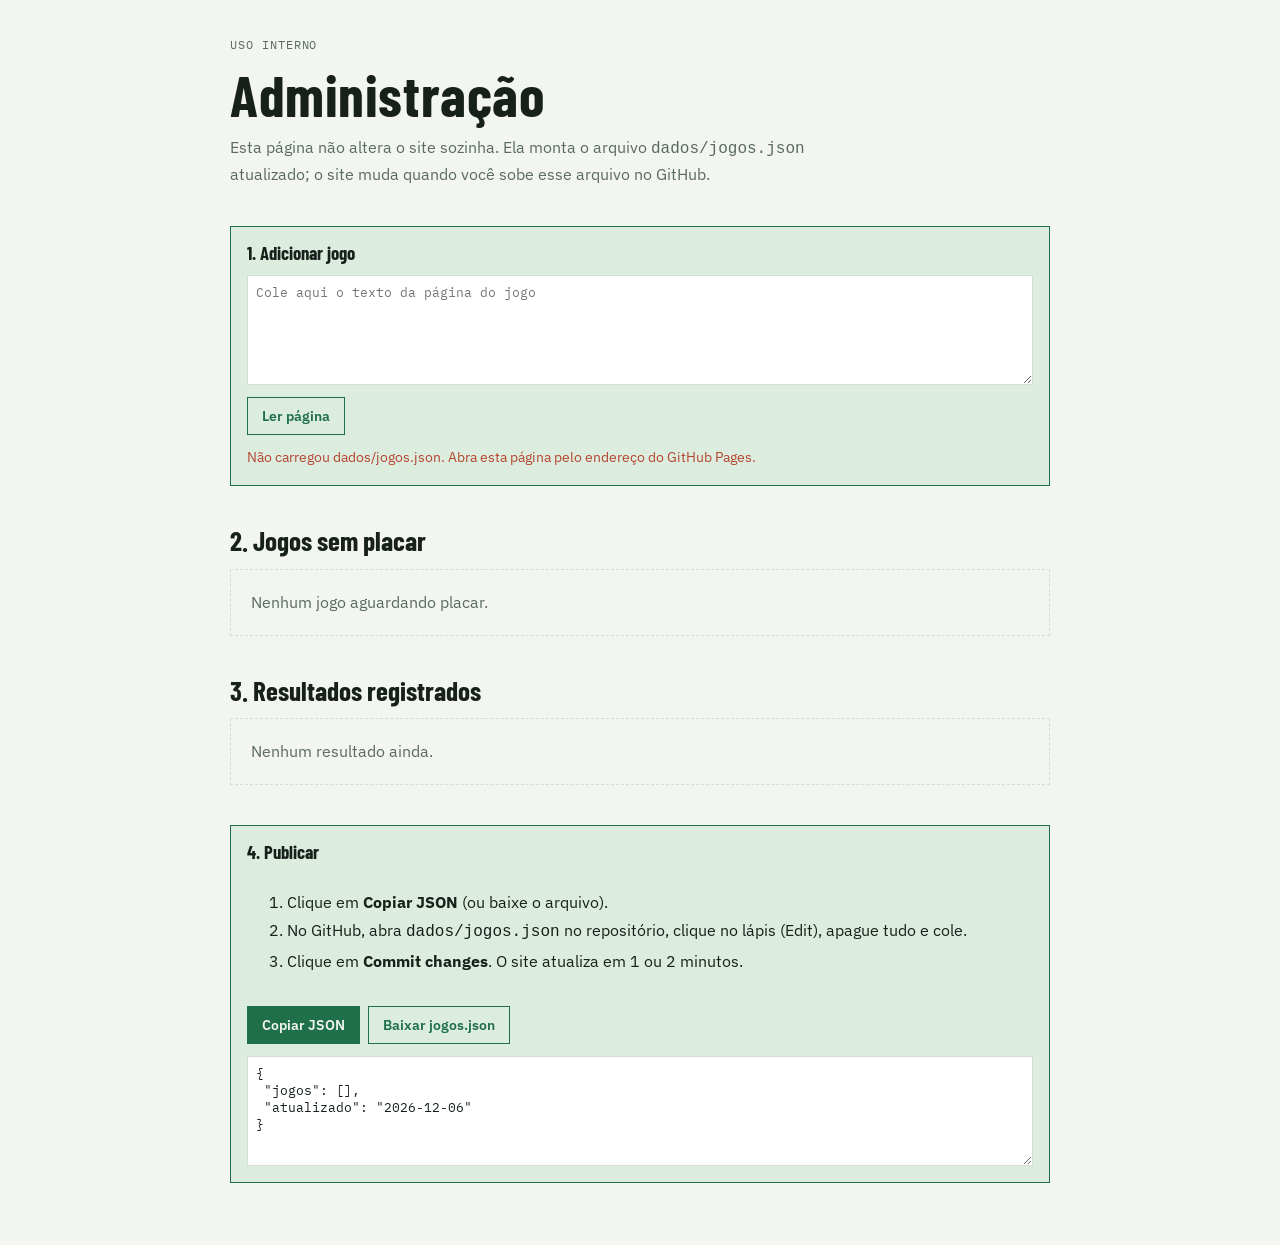
==== admin.html @ 190d922e "Add files via upload" ====
<!doctype html>
<html lang="pt-BR">
<head>
<meta charset="utf-8">
<meta name="viewport" content="width=device-width,initial-scale=1,viewport-fit=cover">
<meta name="robots" content="noindex">
<title>Placar Provável · Administração</title>
<link rel="stylesheet" href="https://fonts.googleapis.com/css2?family=Barlow+Condensed:wght@600;700&family=IBM+Plex+Sans:wght@400;500;600&family=IBM+Plex+Mono:wght@400;500&display=swap">
<link rel="stylesheet" href="estilo.css">
<style>body{margin:0} .passos{counter-reset:p} .passos li{margin-bottom:4px}</style>
</head>
<body>
<div class="wrap">
  <header><span class="eyebrow">Uso interno</span><h1>Administração</h1>
  <p class="muted">Esta página não altera o site sozinha. Ela monta o arquivo <code>dados/jogos.json</code> atualizado; o site muda quando você sobe esse arquivo no GitHub.</p></header>

  <section class="admin">
    <h3>1. Adicionar jogo</h3>
    <textarea id="colar" placeholder="Cole aqui o texto da página do jogo"></textarea>
    <div class="row"><button class="ghost" id="btn-ler">Ler página</button></div>
    <div id="form" hidden>
      <div class="grid" id="campos"></div>
      <div class="row" style="margin-top:10px"><button id="btn-add">Adicionar jogo</button><button class="ghost" id="btn-desc">Descartar</button></div>
    </div>
    <p class="msg" id="msg"></p>
  </section>

  <section>
    <h2>2. Jogos sem placar</h2>
    <div id="pendentes" class="games"></div>
  </section>

  <section>
    <h2>3. Resultados registrados</h2>
    <div id="feitos"></div>
  </section>

  <section class="admin">
    <h3>4. Publicar</h3>
    <ol class="passos">
      <li>Clique em <b>Copiar JSON</b> (ou baixe o arquivo).</li>
      <li>No GitHub, abra <code>dados/jogos.json</code> no repositório, clique no lápis (Edit), apague tudo e cole.</li>
      <li>Clique em <b>Commit changes</b>. O site atualiza em 1 ou 2 minutos.</li>
    </ol>
    <div class="row"><button id="btn-copiar">Copiar JSON</button><button class="ghost" id="btn-baixar">Baixar jogos.json</button><span class="msg" id="msg2"></span></div>
    <textarea id="saida" readonly aria-label="JSON atualizado"></textarea>
  </section>
</div>

<script src="modelo.js"></script>
<script src="comum.js"></script>
<script>
var state = {jogos: []}, rascunho = null;
var CAMPOS = [["data","Data (AAAA-MM-DD)"],["liga","Liga"],["casa","Mandante"],["fora","Visitante"],["lgH","Gols/jogo mandantes da liga"],["lgA","Gols/jogo visitantes da liga"],
  ["cMarc","Mandante: marca (geral)"],["cSof","Mandante: sofre (geral)"],["cMarcCasa","Mandante: marca em casa"],["cSofCasa","Mandante: sofre em casa"],
  ["fMarc","Visitante: marca (geral)"],["fSof","Visitante: sofre (geral)"],["fMarcFora","Visitante: marca fora"],["fSofFora","Visitante: sofre fora"]];
var $ = function(id){ return document.getElementById(id); };
function msg(t, erro){ $("msg").textContent = t; $("msg").className = "msg" + (erro ? " err" : ""); }

fetch("dados/jogos.json", {cache: "no-store"}).then(function(r){ return r.json(); })
  .then(function(d){ state = d; render(); })
  .catch(function(){ msg("Não carregou dados/jogos.json. Abra esta página pelo endereço do GitHub Pages.", true); render(); });

function render(){
  state.atualizado = new Date().toISOString().slice(0, 10);
  var pend = state.jogos.filter(function(j){ return !jogado(j); }).sort(function(a, b){ return ordData(a, b, 1); });
  var feitos = state.jogos.filter(jogado).sort(function(a, b){ return ordData(a, b, -1); });
  $("pendentes").innerHTML = pend.length ? pend.map(function(j){
    return cartao(j, '<div class="score"><span class="muted">Placar:</span><input id="gc-' + j.id + '" type="number" min="0" aria-label="Gols ' + esc(j.casa) + '"><span>×</span><input id="gf-' + j.id + '" type="number" min="0" aria-label="Gols ' + esc(j.fora) + '">' +
      '<button class="ghost" data-acao="placar" data-id="' + j.id + '">Registrar placar</button><button class="danger" data-acao="remover" data-id="' + j.id + '">Remover</button></div>');
  }).join("") : '<div class="empty">Nenhum jogo aguardando placar.</div>';
  $("feitos").innerHTML = feitos.length ? '<div class="tablewrap"><table><thead><tr><th>Data</th><th>Jogo</th><th class="c">Placar</th><th class="c">Casa · Emp · Fora</th><th></th></tr></thead><tbody>' +
    feitos.map(function(j){ return '<tr><td>' + dataBR(j.data) + '</td><td>' + esc(j.casa) + ' × ' + esc(j.fora) + '</td><td class="c">' + j.gc + ' – ' + j.gf + '</td><td class="c">' + pct(j.p1) + ' · ' + pct(j.px) + ' · ' + pct(j.p2) + '</td><td><button class="danger" data-acao="remover" data-id="' + j.id + '">Remover</button></td></tr>'; }).join("") +
    '</tbody></table></div>' : '<div class="empty">Nenhum resultado ainda.</div>';
  $("saida").value = JSON.stringify(state, null, 1) + "\n";
}

$("btn-ler").addEventListener("click", function(){
  var r = ler($("colar").value); rascunho = r.dados;
  $("campos").innerHTML = CAMPOS.map(function(c){ return '<label for="f-' + c[0] + '">' + c[1] + '<input id="f-' + c[0] + '" value="' + esc(rascunho[c[0]] == null ? "" : rascunho[c[0]]) + '"></label>'; }).join("");
  $("form").hidden = false;
  msg(r.faltando.length ? "Faltou encontrar: " + r.faltando.join(", ") + ". Preencha à mão." : "Página lida. Confira os números e adicione.", r.faltando.length > 0);
});
$("btn-desc").addEventListener("click", function(){ $("form").hidden = true; rascunho = null; msg(""); });
$("btn-add").addEventListener("click", function(){
  var o = {}, num = ["lgH","lgA","cMarc","cSof","cMarcCasa","cSofCasa","fMarc","fSof","fMarcFora","fSofFora"];
  CAMPOS.forEach(function(c){ o[c[0]] = $("f-" + c[0]).value.trim(); });
  var falta = num.filter(function(k){ o[k] = parseFloat(String(o[k]).replace(",", ".")); return !(o[k] > 0); });
  if (!o.casa || !o.fora) falta.push("times");
  if (falta.length){ msg("Faltou preencher: " + falta.join(", ") + ".", true); return; }
  state.jogos.push(Object.assign({id: "j" + Date.now().toString(36), data: o.data, liga: o.liga, casa: o.casa, fora: o.fora, gc: null, gf: null}, prever(o)));
  $("form").hidden = true; $("colar").value = ""; rascunho = null;
  msg(o.casa + " × " + o.fora + " adicionado. Depois de terminar, publique no passo 4.");
  render();
});
document.addEventListener("click", function(ev){
  var b = ev.target.closest("button[data-acao]"); if (!b) return;
  var id = b.dataset.id;
  if (b.dataset.acao === "placar"){
    var gc = $("gc-" + id).value, gf = $("gf-" + id).value;
    if (gc === "" || gf === ""){ msg("Preencha os gols dos dois times.", true); return; }
    var j = state.jogos.find(function(x){ return x.id === id; }); j.gc = parseInt(gc, 10); j.gf = parseInt(gf, 10);
    msg("Placar registrado: " + j.casa + " " + j.gc + " × " + j.gf + " " + j.fora + ".");
  } else if (b.dataset.acao === "remover"){
    if (b.dataset.confirmar !== "1"){ b.dataset.confirmar = "1"; b.textContent = "Confirmar remoção"; return; }
    state.jogos = state.jogos.filter(function(x){ return x.id !== id; }); msg("Jogo removido.");
  }
  render();
});
$("btn-copiar").addEventListener("click", function(){
  var t = $("saida").value;
  navigator.clipboard.writeText(t).then(function(){ $("msg2").textContent = "Copiado."; })
    .catch(function(){ $("saida").select(); $("msg2").textContent = "Texto selecionado. Use Ctrl+C."; });
});
$("btn-baixar").addEventListener("click", function(){
  var a = document.createElement("a"); a.href = URL.createObjectURL(new Blob([$("saida").value], {type: "application/json"}));
  a.download = "jogos.json"; document.body.appendChild(a); a.click(); a.remove();
});
</script>
</body>
</html>
---- estilo.css ----
/* Layout: coluna única (~820px). Faixa de desempenho no topo, cartões de jogo com barra 1-X-2, lista de resultados, metodologia. Painel do dono só aparece para quem pode editar. */
:root{
  --bg:#f3f5f1; --surface:#ffffff; --fg:#17201b; --muted:#5a6a61; --line:#d6ddd5;
  --c1:#1f6f4a; --cx:#9aa79f; --c2:#b57a1a; --accent-soft:#dcecdf;
  --ok:#1f6f4a; --bad:#b4452f;
  --display:"Barlow Condensed","Arial Narrow",sans-serif;
  --body:"IBM Plex Sans",system-ui,sans-serif;
  --mono:"IBM Plex Mono",ui-monospace,monospace;
}
@media (prefers-color-scheme: dark){:root:not([data-theme="light"]){
  --bg:#111714; --surface:#19211d; --fg:#e3eae5; --muted:#97a69d; --line:#2c3832;
  --c1:#56bd88; --cx:#5f6c65; --c2:#dca546; --accent-soft:#1d3428; --ok:#56bd88; --bad:#e2795f; color-scheme:dark}}
:root[data-theme="dark"]{
  --bg:#111714; --surface:#19211d; --fg:#e3eae5; --muted:#97a69d; --line:#2c3832;
  --c1:#56bd88; --cx:#5f6c65; --c2:#dca546; --accent-soft:#1d3428; --ok:#56bd88; --bad:#e2795f; color-scheme:dark}
body{background:var(--bg);color:var(--fg);font-family:var(--body);font-size:16px;line-height:1.55}
.wrap{max-width:820px;margin:0 auto;padding-block:36px 64px;padding-left:max(16px,env(safe-area-inset-left,0px));padding-right:max(16px,env(safe-area-inset-right,0px));display:flex;flex-direction:column;gap:40px}
h1,h2,h3{font-family:var(--display);font-weight:700;margin:0;line-height:1.05;text-wrap:balance}
h1{font-size:clamp(2.6rem,8vw,3.6rem);letter-spacing:.01em}
h2{font-size:1.7rem}
p{margin:0;max-width:65ch}
.eyebrow{font-family:var(--mono);font-size:.74rem;letter-spacing:.08em;text-transform:uppercase;color:var(--muted)}
.muted{color:var(--muted)}
header{display:flex;flex-direction:column;gap:10px}
section{display:flex;flex-direction:column;gap:14px}
.stats{display:grid;grid-template-columns:repeat(auto-fit,minmax(150px,1fr));gap:1px;background:var(--line);border:1px solid var(--line)}
.stat{background:var(--surface);padding:14px 16px;display:flex;flex-direction:column;gap:2px}
.stat b{font-family:var(--display);font-size:2.1rem;line-height:1;font-variant-numeric:tabular-nums}
.stat span{font-size:.85rem;color:var(--muted)}
.games{display:grid;grid-template-columns:repeat(auto-fit,minmax(min(100%,360px),1fr));gap:12px}
.game{background:var(--surface);border:1px solid var(--line);padding:16px;display:flex;flex-direction:column;gap:12px;min-width:0}
.teams{display:flex;justify-content:space-between;gap:12px;align-items:baseline}
.teams strong{font-family:var(--display);font-size:1.45rem;line-height:1.1}
.teams .r{text-align:right}
.meta{display:flex;justify-content:space-between;font-family:var(--mono);font-size:.74rem;color:var(--muted);letter-spacing:.04em}
.bar{display:flex;height:10px;gap:2px}
.bar i{display:block;height:100%}
.bar .s1{background:var(--c1)} .bar .sx{background:var(--cx)} .bar .s2{background:var(--c2)}
.pcts{display:grid;grid-template-columns:repeat(3,1fr);font-variant-numeric:tabular-nums}
.pcts div{display:flex;flex-direction:column}
.pcts div:nth-child(2){text-align:center} .pcts div:nth-child(3){text-align:right}
.pcts b{font-family:var(--display);font-size:1.6rem;line-height:1}
.pcts span{font-size:.78rem;color:var(--muted)}
.extra{display:flex;gap:16px;flex-wrap:wrap;font-size:.85rem;color:var(--muted);border-top:1px solid var(--line);padding-top:10px}
.extra b{color:var(--fg);font-weight:600;font-variant-numeric:tabular-nums}
.tablewrap{overflow-x:auto;border:1px solid var(--line);background:var(--surface)}
table{border-collapse:collapse;width:100%;font-variant-numeric:tabular-nums;font-size:.93rem}
th,td{text-align:left;padding:9px 12px;border-bottom:1px solid var(--line);white-space:nowrap}
tr:last-child td{border-bottom:0}
th{font-family:var(--mono);font-size:.7rem;letter-spacing:.06em;text-transform:uppercase;color:var(--muted);font-weight:500}
td.c{text-align:center}
.pill{display:inline-block;font-family:var(--mono);font-size:.72rem;padding:2px 8px;border:1px solid currentColor}
.pill.ok{color:var(--ok)} .pill.bad{color:var(--bad)}
.empty{border:1px dashed var(--line);padding:20px;color:var(--muted)}
ul{margin:0;padding-left:1.2em;display:flex;flex-direction:column;gap:6px;max-width:65ch}
.aviso{font-size:.88rem;color:var(--muted);border-top:1px solid var(--line);padding-top:16px}
/* painel do dono */
.admin{border:1px solid var(--c1);background:var(--accent-soft);padding:16px;display:flex;flex-direction:column;gap:12px}
.admin textarea{width:100%;min-height:110px;font-family:var(--mono);font-size:.8rem;background:var(--surface);color:var(--fg);border:1px solid var(--line);padding:8px;box-sizing:border-box}
.grid{display:grid;grid-template-columns:repeat(auto-fit,minmax(140px,1fr));gap:8px}
.grid label{display:flex;flex-direction:column;gap:3px;font-size:.78rem;color:var(--muted)}
.grid input,.score input{background:var(--surface);color:var(--fg);border:1px solid var(--line);padding:6px 8px;font:inherit;font-size:.9rem;min-width:0}
.score{display:flex;gap:6px;align-items:center;flex-wrap:wrap}
.score input{width:52px}
button{font:inherit;font-size:.9rem;font-weight:600;padding:7px 14px;border:1px solid var(--c1);background:var(--c1);color:var(--bg);cursor:pointer}
button.ghost{background:transparent;color:var(--c1)}
button.danger{background:transparent;color:var(--bad);border-color:var(--bad)}
button:disabled{opacity:.5;cursor:default}
button:focus-visible,input:focus-visible,textarea:focus-visible{outline:2px solid var(--c2);outline-offset:2px}
.row{display:flex;gap:8px;flex-wrap:wrap;align-items:center}
.msg{font-size:.88rem}
.msg.err{color:var(--bad)}
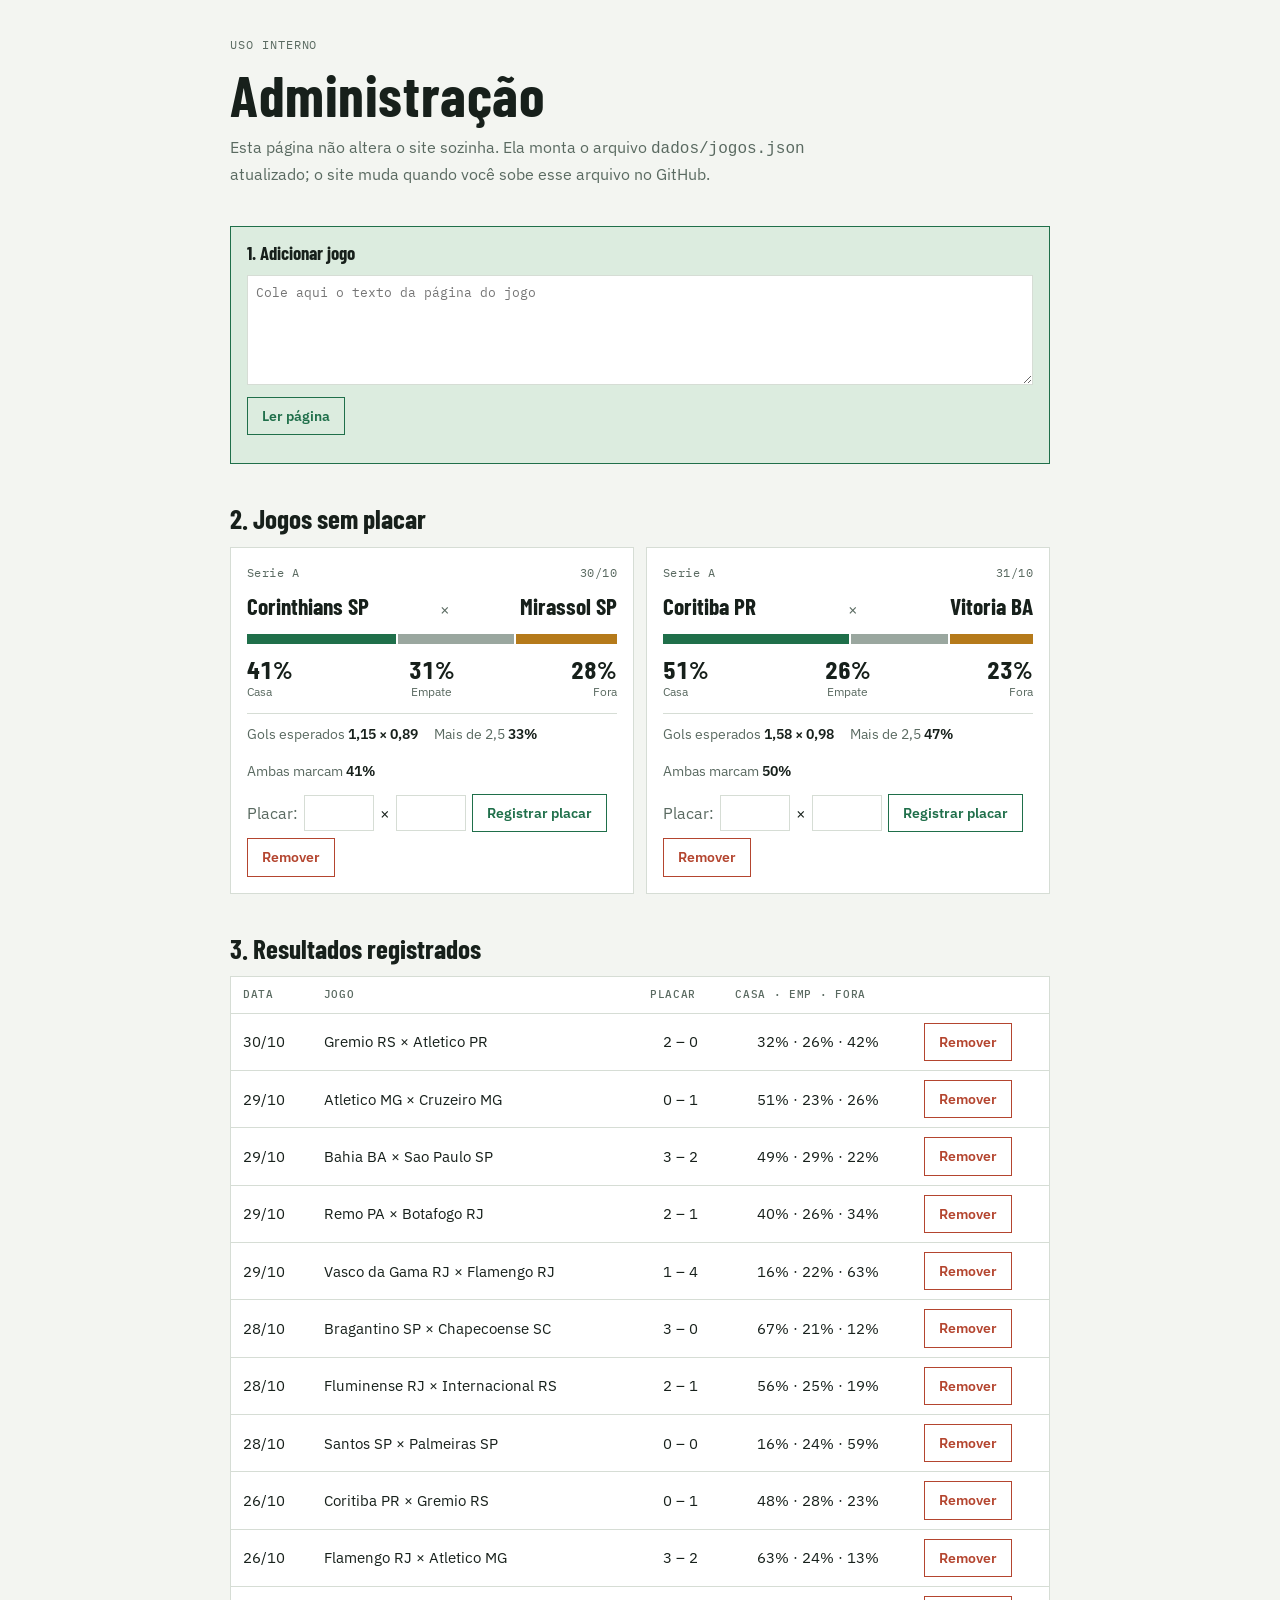
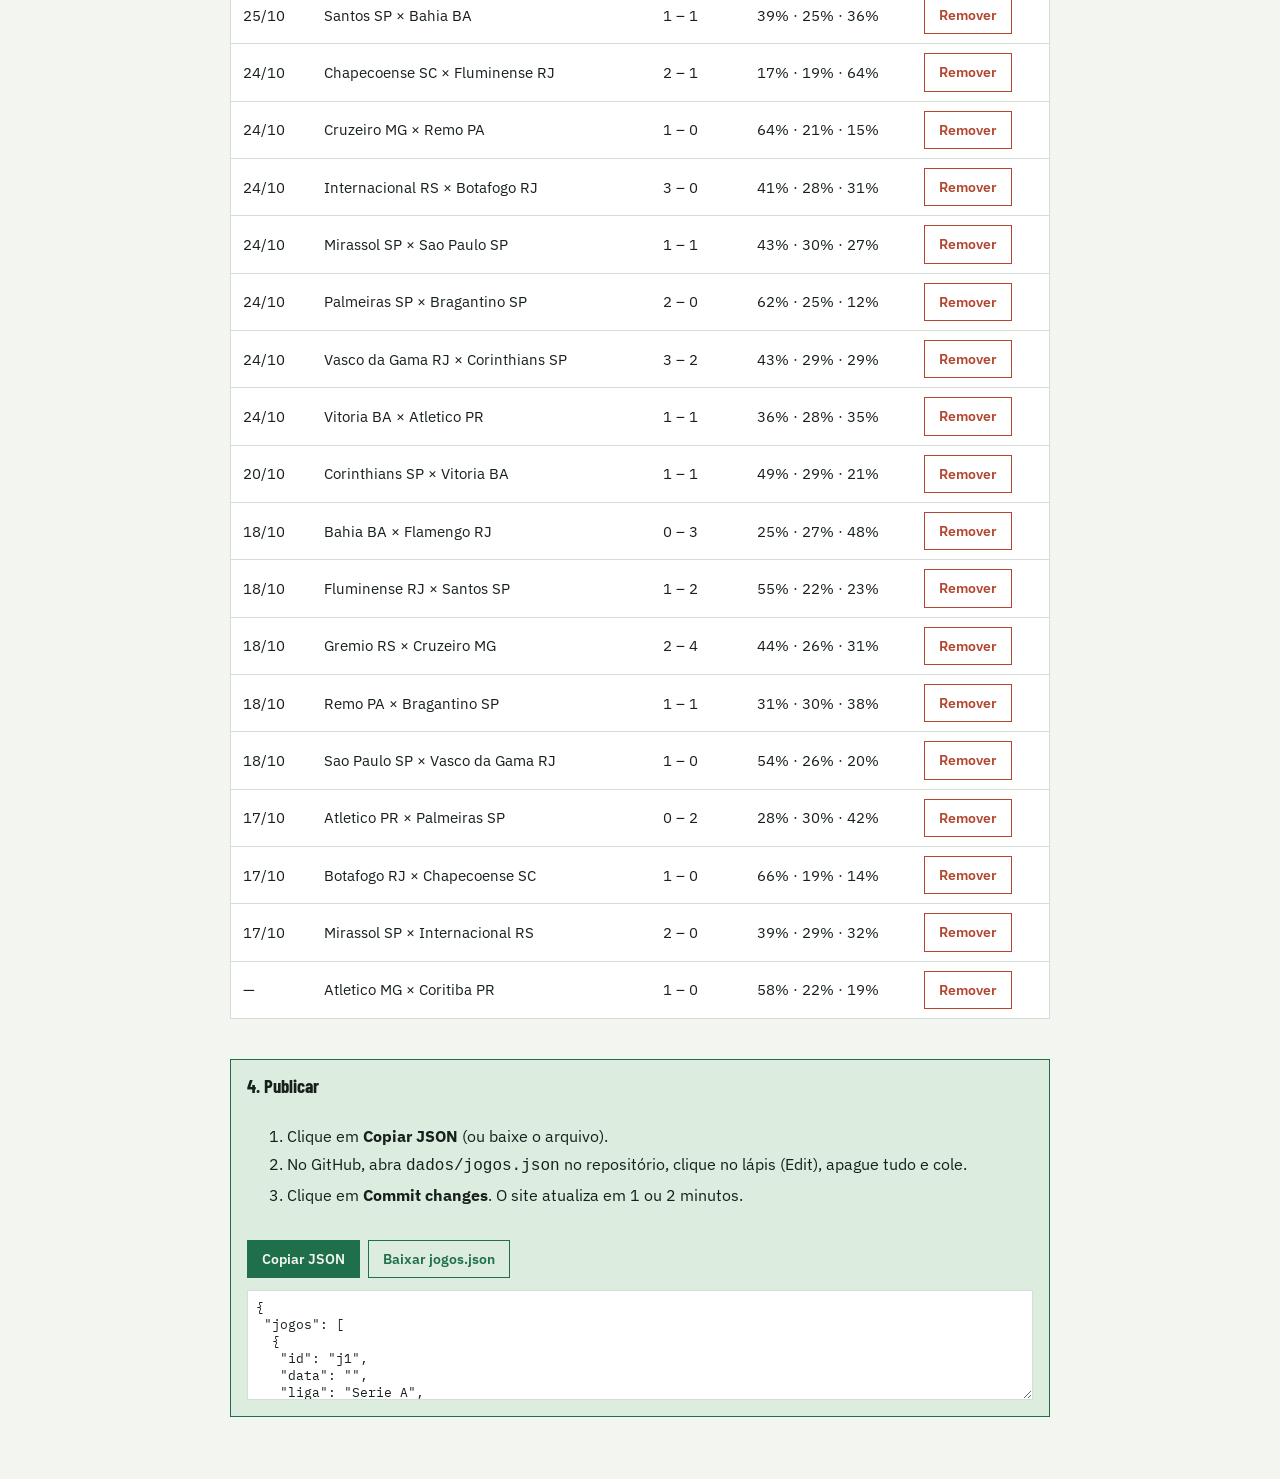
==== commit 3f730fcc: "Add files via upload" ====
--- a/admin.html
+++ b/admin.html
@@ -51,7 +51,7 @@
 <script src="comum.js"></script>
 <script>
 var state = {jogos: []}, rascunho = null;
-var CAMPOS = [["data","Data (AAAA-MM-DD)"],["liga","Liga"],["casa","Mandante"],["fora","Visitante"],["lgH","Gols/jogo mandantes da liga"],["lgA","Gols/jogo visitantes da liga"],
+var CAMPOS = [["data","Data (AAAA-MM-DD)"],["hora","Hora local (opcional)"],["rodada","Rodada (opcional)"],["liga","Liga"],["casa","Mandante"],["fora","Visitante"],["lgH","Gols/jogo mandantes da liga"],["lgA","Gols/jogo visitantes da liga"],
   ["cMarc","Mandante: marca (geral)"],["cSof","Mandante: sofre (geral)"],["cMarcCasa","Mandante: marca em casa"],["cSofCasa","Mandante: sofre em casa"],
   ["fMarc","Visitante: marca (geral)"],["fSof","Visitante: sofre (geral)"],["fMarcFora","Visitante: marca fora"],["fSofFora","Visitante: sofre fora"]];
 var $ = function(id){ return document.getElementById(id); };
@@ -88,7 +88,13 @@
   var falta = num.filter(function(k){ o[k] = parseFloat(String(o[k]).replace(",", ".")); return !(o[k] > 0); });
   if (!o.casa || !o.fora) falta.push("times");
   if (falta.length){ msg("Faltou preencher: " + falta.join(", ") + ".", true); return; }
-  state.jogos.push(Object.assign({id: "j" + Date.now().toString(36), data: o.data, liga: o.liga, casa: o.casa, fora: o.fora, gc: null, gf: null}, prever(o)));
+  var agora = new Date().toISOString();
+  var novo = Object.assign({id: "j" + Date.now().toString(36), data: o.data, liga: o.liga, casa: o.casa, fora: o.fora, gc: null, gf: null}, prever(o));
+  if (o.hora) novo.hora = o.hora;
+  var rod = parseInt(o.rodada, 10); if (rod > 0) novo.rodada = rod;
+  if (rascunho && rascunho.ctx) novo.ctx = rascunho.ctx;
+  novo.registradoEm = agora; novo.atualizadoEm = agora;
+  state.jogos.push(novo);
   $("form").hidden = true; $("colar").value = ""; rascunho = null;
   msg(o.casa + " × " + o.fora + " adicionado. Depois de terminar, publique no passo 4.");
   render();
@@ -99,7 +105,7 @@
   if (b.dataset.acao === "placar"){
     var gc = $("gc-" + id).value, gf = $("gf-" + id).value;
     if (gc === "" || gf === ""){ msg("Preencha os gols dos dois times.", true); return; }
-    var j = state.jogos.find(function(x){ return x.id === id; }); j.gc = parseInt(gc, 10); j.gf = parseInt(gf, 10);
+    var j = state.jogos.find(function(x){ return x.id === id; }); j.gc = parseInt(gc, 10); j.gf = parseInt(gf, 10); j.atualizadoEm = new Date().toISOString();
     msg("Placar registrado: " + j.casa + " " + j.gc + " × " + j.gf + " " + j.fora + ".");
   } else if (b.dataset.acao === "remover"){
     if (b.dataset.confirmar !== "1"){ b.dataset.confirmar = "1"; b.textContent = "Confirmar remoção"; return; }
--- a/estilo.css
+++ b/estilo.css
@@ -70,3 +70,39 @@
 .row{display:flex;gap:8px;flex-wrap:wrap;align-items:center}
 .msg{font-size:.88rem}
 .msg.err{color:var(--bad)}
+
+/* ---------- páginas estáticas ---------- */
+body{margin:0}
+a{color:var(--c1);text-underline-offset:2px}
+a:focus-visible{outline:2px solid var(--c2);outline-offset:2px}
+.topo{display:flex;justify-content:space-between;align-items:baseline;gap:16px;flex-wrap:wrap;border-bottom:1px solid var(--line);padding-bottom:12px}
+.topo .marca{font-family:var(--display);font-weight:700;font-size:1.3rem;color:var(--fg);text-decoration:none}
+.topo span{display:flex;gap:18px;font-size:.92rem}
+.topo span a{color:var(--muted);text-decoration:none}
+.topo span a:hover{color:var(--fg)}
+.artigo{display:flex;flex-direction:column;gap:28px}
+.artigo header{display:flex;flex-direction:column;gap:10px}
+.artigo section{gap:10px}
+.nota{font-size:.88rem}
+.destaque{padding:12px 14px;background:var(--surface);border-left:3px solid var(--line)}
+.destaque.ok{border-left-color:var(--ok)}
+.destaque.bad{border-left-color:var(--bad)}
+.games.solo{grid-template-columns:1fr;max-width:480px}
+.cardlink{display:block;color:inherit;text-decoration:none}
+.cardlink .game{height:100%;box-sizing:border-box;transition:border-color .15s}
+.cardlink:hover .game,.cardlink:focus-visible .game{border-color:var(--c1)}
+.aviso p{max-width:65ch}
+@media (prefers-reduced-motion: reduce){.cardlink .game{transition:none}}
+.topo span a[aria-current="page"]{color:var(--fg);text-decoration:underline;text-underline-offset:6px;text-decoration-color:var(--c1)}
+
+/* ---------- SEO: migalhas, forma recente, listas ---------- */
+.migalhas ol{list-style:none;margin:0;padding:0;display:flex;flex-wrap:wrap;gap:6px;font-size:.82rem;color:var(--muted)}
+.migalhas li+li::before{content:"›";margin-right:6px;color:var(--muted)}
+.migalhas a{color:var(--muted)}
+.migalhas li[aria-current]{color:var(--fg)}
+.forma{display:inline-flex;gap:4px;vertical-align:middle}
+.forma i{font-style:normal;font-family:var(--mono);font-size:.75rem;font-weight:500;width:22px;height:22px;display:inline-grid;place-items:center;color:var(--bg)}
+.forma .rV{background:var(--ok)} .forma .rE{background:var(--cx)} .forma .rD{background:var(--bad)}
+.pill.neutro{color:var(--muted)}
+.lista-links{list-style:none;margin:0;padding:0;display:flex;flex-wrap:wrap;gap:8px 18px}
+.relacionados{font-size:.92rem;color:var(--muted)}
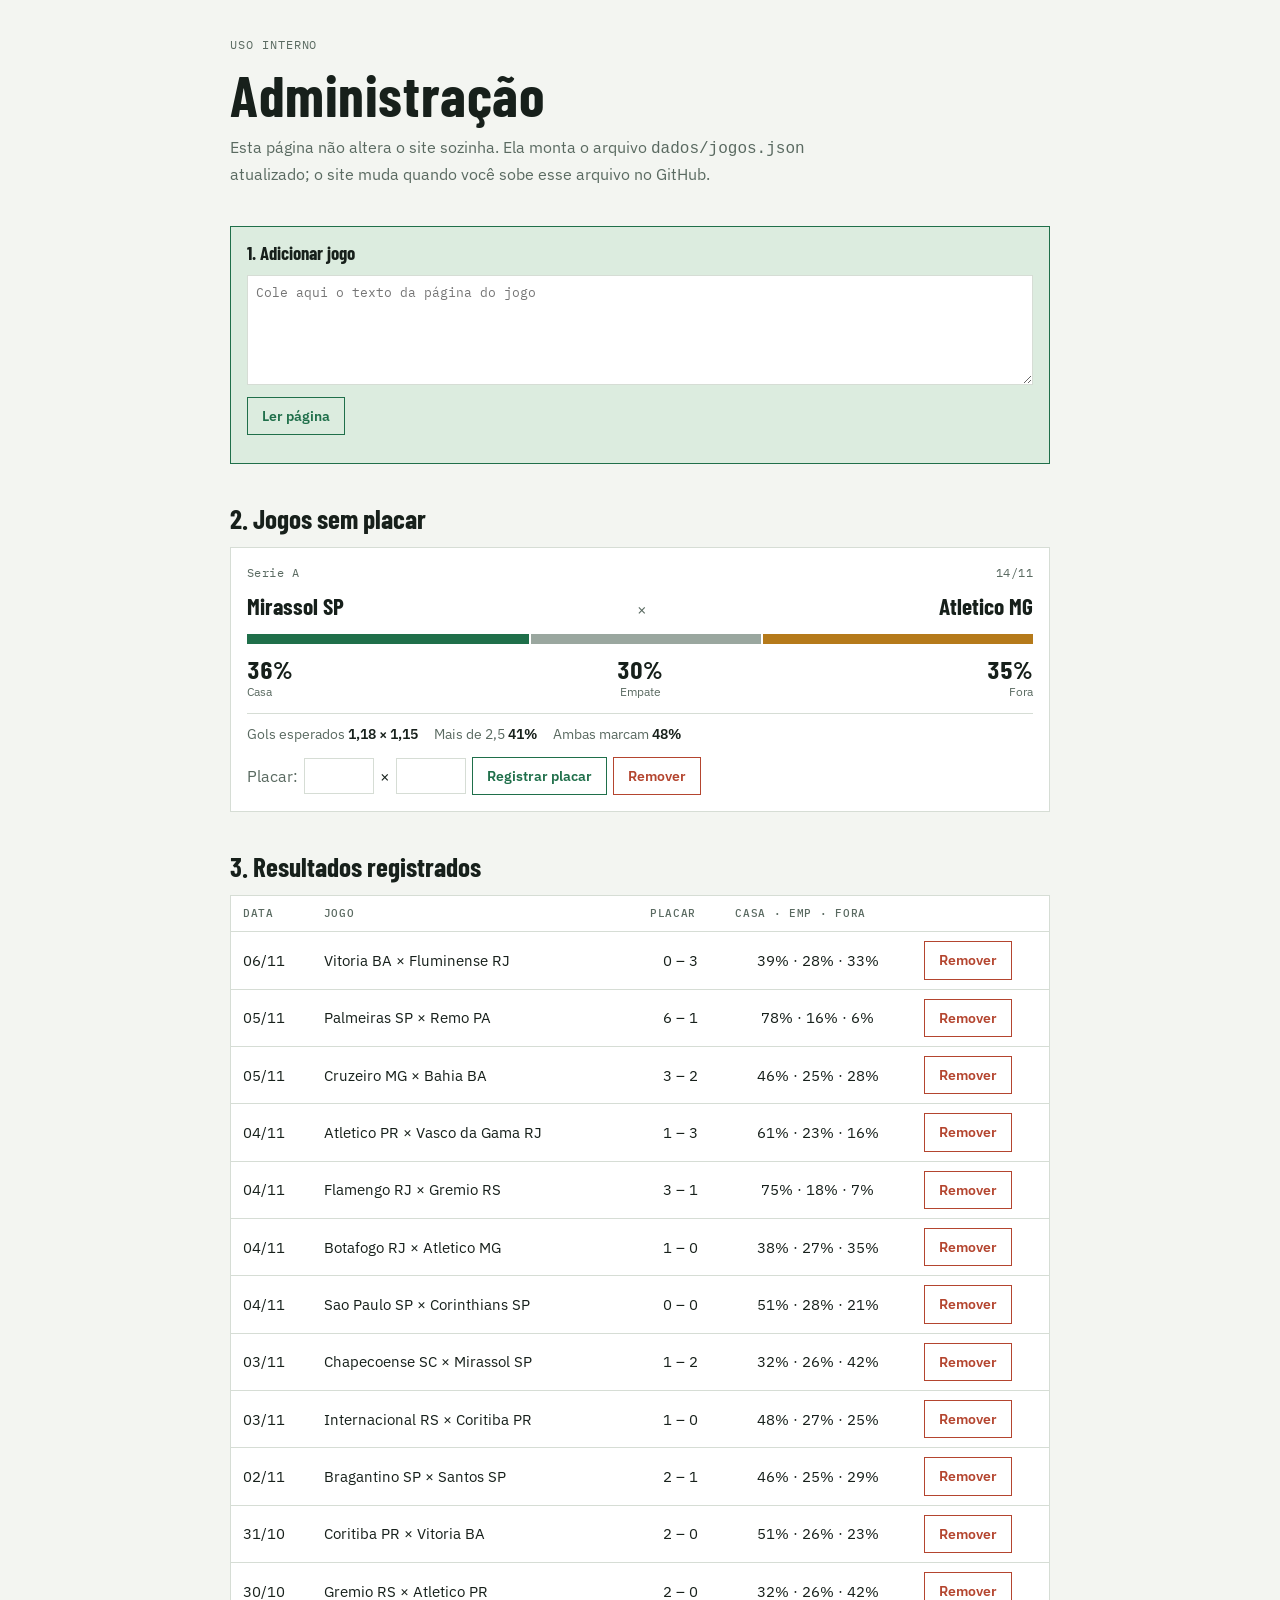
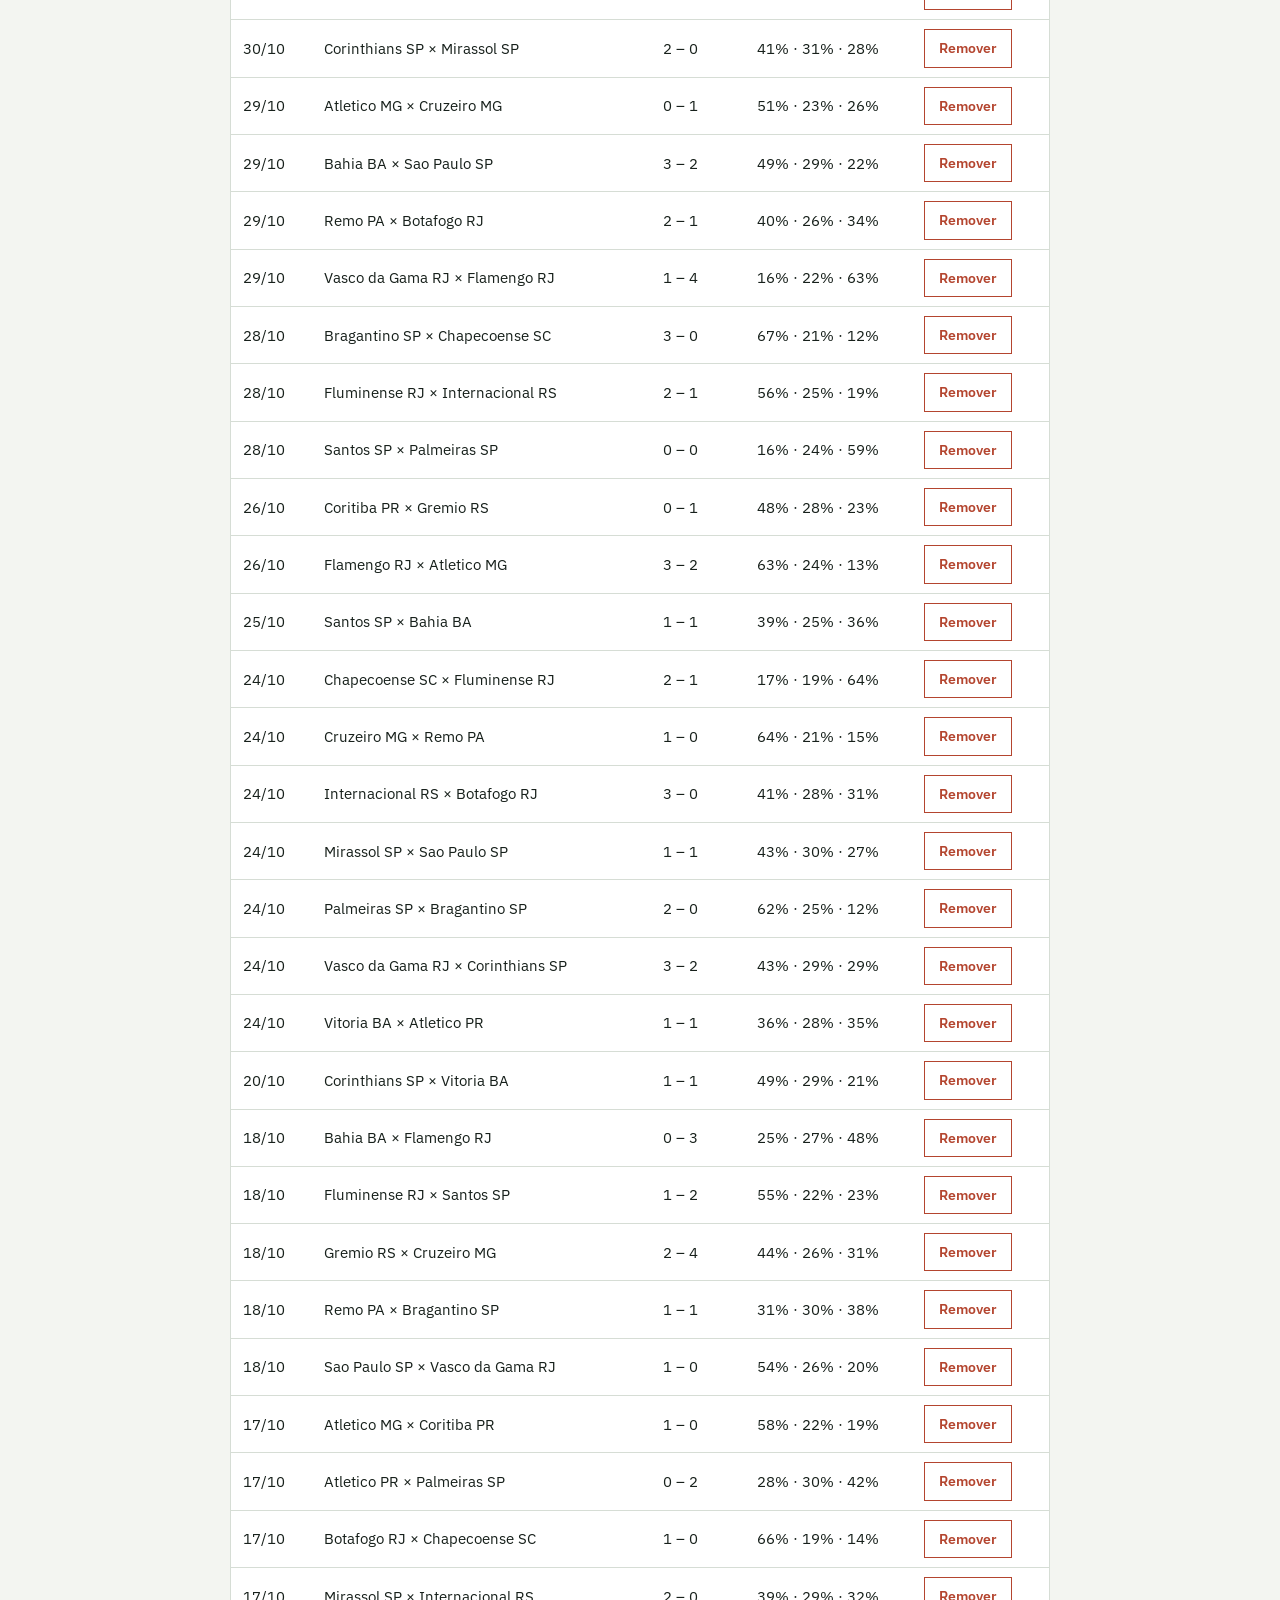
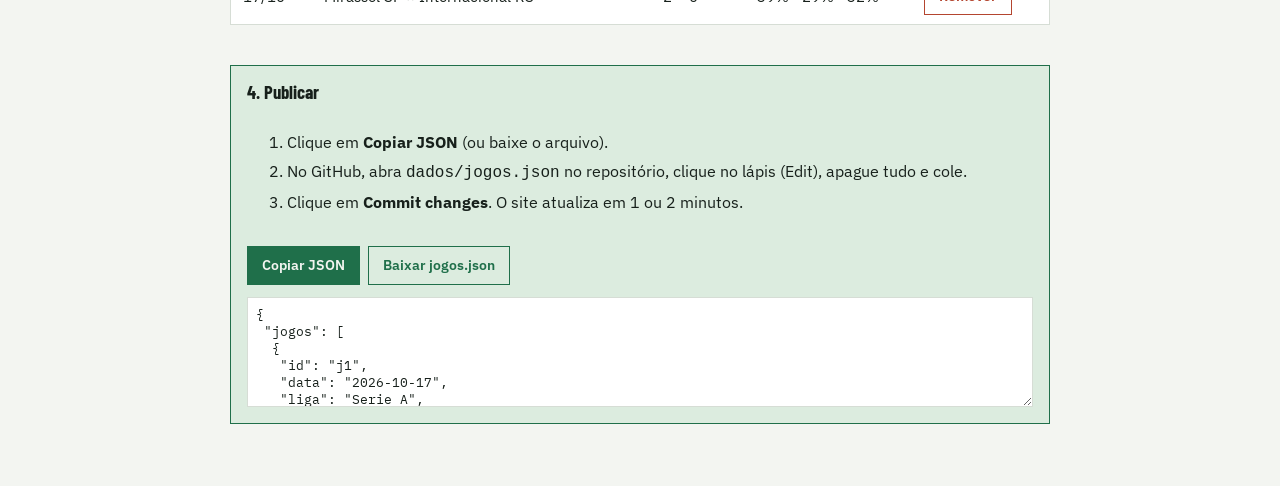
==== commit 50e3b9a1: "Add files via upload" ====
--- a/admin.html
+++ b/admin.html
@@ -51,7 +51,7 @@
 <script src="comum.js"></script>
 <script>
 var state = {jogos: []}, rascunho = null;
-var CAMPOS = [["data","Data (AAAA-MM-DD)"],["hora","Hora local (opcional)"],["rodada","Rodada (opcional)"],["liga","Liga"],["casa","Mandante"],["fora","Visitante"],["lgH","Gols/jogo mandantes da liga"],["lgA","Gols/jogo visitantes da liga"],
+var CAMPOS = [["data","Data (AAAA-MM-DD)"],["hora","Hora local (opcional)"],["rodada","Rodada (opcional)"],["estadio","Estádio (opcional)"],["cidade","Cidade do estádio (opcional)"],["liga","Liga"],["casa","Mandante"],["fora","Visitante"],["lgH","Gols/jogo mandantes da liga"],["lgA","Gols/jogo visitantes da liga"],
   ["cMarc","Mandante: marca (geral)"],["cSof","Mandante: sofre (geral)"],["cMarcCasa","Mandante: marca em casa"],["cSofCasa","Mandante: sofre em casa"],
   ["fMarc","Visitante: marca (geral)"],["fSof","Visitante: sofre (geral)"],["fMarcFora","Visitante: marca fora"],["fSofFora","Visitante: sofre fora"]];
 var $ = function(id){ return document.getElementById(id); };
@@ -93,6 +93,8 @@
   if (o.hora) novo.hora = o.hora;
   var rod = parseInt(o.rodada, 10); if (rod > 0) novo.rodada = rod;
   if (rascunho && rascunho.ctx) novo.ctx = rascunho.ctx;
+  if (o.estadio) novo.estadio = o.estadio;
+  if (o.cidade) novo.cidade = o.cidade;
   novo.registradoEm = agora; novo.atualizadoEm = agora;
   state.jogos.push(novo);
   $("form").hidden = true; $("colar").value = ""; rascunho = null;
--- a/estilo.css
+++ b/estilo.css
@@ -106,3 +106,47 @@
 .pill.neutro{color:var(--muted)}
 .lista-links{list-style:none;margin:0;padding:0;display:flex;flex-wrap:wrap;gap:8px 18px}
 .relacionados{font-size:.92rem;color:var(--muted)}
+.lista-links{flex-direction:row;max-width:none}
+.grade-times{list-style:none;margin:0;padding:0;display:grid;grid-template-columns:repeat(auto-fill,minmax(165px,1fr));gap:8px;max-width:none}
+.grade-times a{display:grid;grid-template-columns:auto 1fr;column-gap:10px;align-content:center;min-height:52px;box-sizing:border-box;padding:10px 12px;background:var(--surface);border:1px solid var(--line);border-left:3px solid var(--line);color:var(--fg);text-decoration:none;min-width:0;transition:border-color .15s}
+.grade-times a:hover,.grade-times a:focus-visible{border-color:var(--c1)}
+.grade-times a.g4{border-left-color:var(--ok)}
+.grade-times a.z4{border-left-color:var(--bad)}
+.grade-times .pos{grid-row:1 / span 2;font-family:var(--display);font-size:1.5rem;font-weight:700;color:var(--muted);min-width:2ch;text-align:right;font-variant-numeric:tabular-nums}
+.grade-times .nome,.grade-times .info{grid-column:2}
+.grade-times .nome{font-family:var(--display);font-weight:700;font-size:1.15rem;line-height:1.1;overflow:hidden;text-overflow:ellipsis;white-space:nowrap}
+.grade-times .info{font-size:.78rem;color:var(--muted);overflow:hidden;text-overflow:ellipsis;white-space:nowrap}
+.grade-times .info:empty{display:none}
+@media (prefers-reduced-motion: reduce){.grade-times a{transition:none}}
+.grade-times li{display:flex}.grade-times a{flex:1}
+.grupo-rodada{display:flex;flex-direction:column;gap:10px}
+.grupo-rodada+.grupo-rodada{margin-top:18px}
+.grupo-topo{display:flex;justify-content:space-between;align-items:baseline;gap:12px;flex-wrap:wrap}
+.grupo-rodada h3{font-size:1.3rem}
+.grupo-rodada h3 a{color:var(--fg);text-decoration:none}
+.grupo-rodada h3 a:hover{color:var(--c1)}
+.ver-rodada{font-size:.9rem}
+.grade-rodadas{grid-template-columns:repeat(auto-fill,minmax(240px,1fr))}
+.grade-times a.aberta{border-left-color:var(--c2)}
+.grade-rodadas .nome small{font-family:var(--body);font-weight:400;font-size:.78rem;color:var(--muted);margin-left:4px}
+.grade-rodadas .info{white-space:normal}
+.grade-rodadas .estado{color:var(--fg)}
+.grade-rodadas a.aberta .estado{color:var(--c2)}
+
+/* ---------- idioma ---------- */
+.topo{align-items:center}
+.topo .menu{margin-left:auto}
+.idioma{display:inline-flex;border:1px solid var(--line);border-radius:999px;padding:2px;gap:2px;background:var(--surface)}
+.idioma a{font-family:var(--mono);font-size:.75rem;font-weight:500;letter-spacing:.06em;padding:4px 10px;border-radius:999px;color:var(--muted);text-decoration:none;line-height:1.2}
+.idioma a:hover{color:var(--fg)}
+.idioma a[aria-current]{background:var(--c1);color:var(--bg)}
+.aviso-idioma{display:flex;align-items:center;gap:12px;flex-wrap:wrap;padding:10px 14px;background:var(--surface);border:1px solid var(--line);border-left:3px solid var(--c1);font-size:.92rem}
+.aviso-idioma[hidden]{display:none}
+.aviso-idioma a{font-weight:600}
+.aviso-idioma button{margin-left:auto;background:none;border:0;color:var(--muted);font-size:1.3rem;line-height:1;cursor:pointer;padding:2px 6px}
+.aviso-idioma button:hover{color:var(--fg)}
+@media (max-width:520px){
+  .topo{display:grid;grid-template-columns:1fr auto;row-gap:10px}
+  .topo .menu{grid-column:1 / -1;grid-row:2;margin-left:0;gap:16px}
+  .topo .idioma{grid-column:2;grid-row:1}
+}
